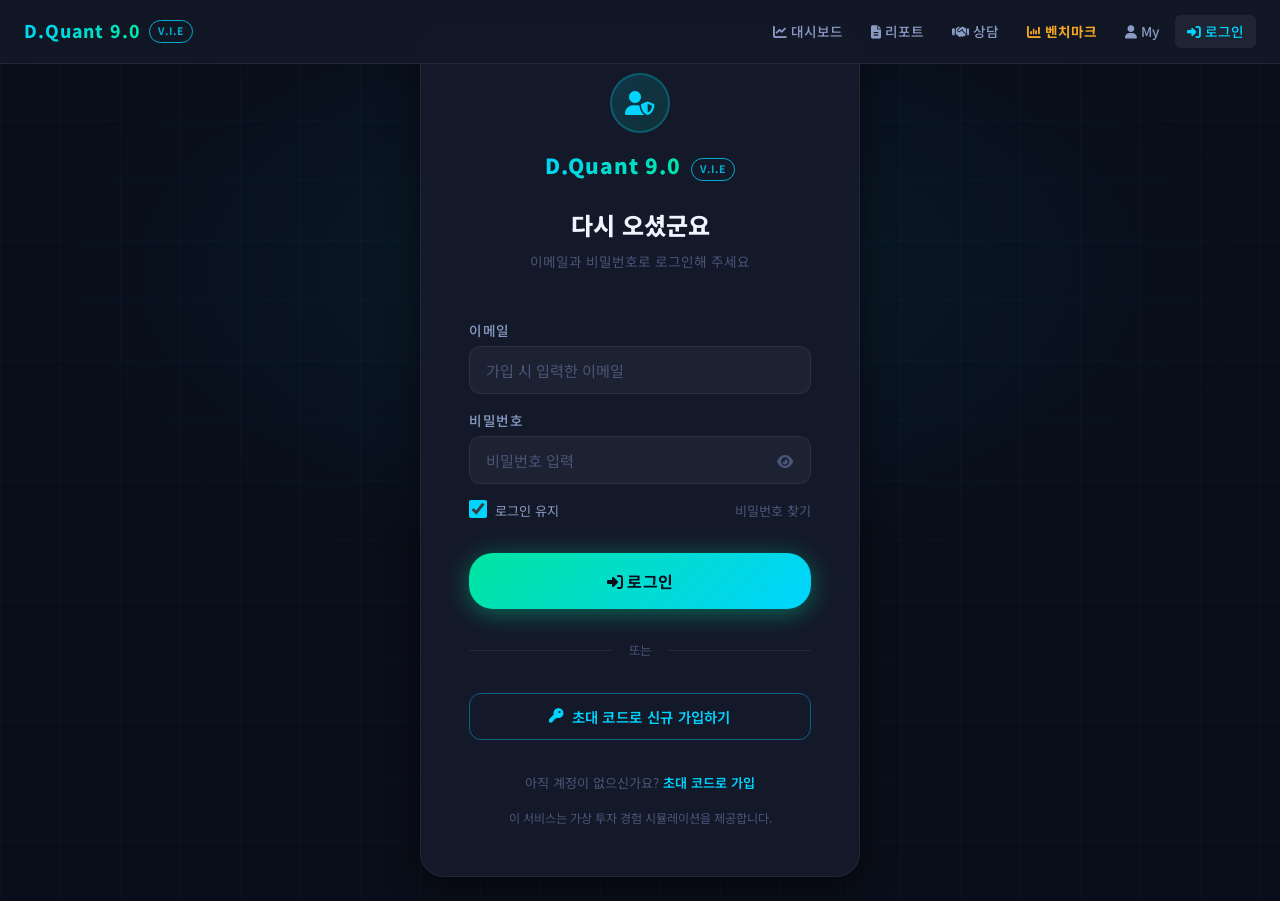
==== login.html @ d5219564 "initial commit" ====
<!DOCTYPE html>
<html lang="ko">
<head>
  <meta charset="UTF-8">
  <meta name="viewport" content="width=device-width, initial-scale=1.0">
  <title>로그인 — D.Quant 9.0 V.I.E</title>
  <meta name="description" content="D.Quant 9.0 V.I.E 로그인. AI 알고리즘 가상 투자 플랫폼에 접속하세요.">
  <meta property="og:type" content="website">
  <meta property="og:site_name" content="D.Quant 9.0 V.I.E">
  <meta property="og:title" content="D.Quant 9.0 V.I.E — 변동성이 수익이 되는 24시간">
  <meta property="og:description" content="초대받은 분만 접근 가능한 AI 알고리즘 가상 투자 경험 플랫폼. 지금 바로 체험해보세요.">
  <meta property="og:image" content="images/og-image.jpg">
  <meta property="og:image:width" content="1200">
  <meta property="og:image:height" content="630">
  <meta name="twitter:card" content="summary_large_image">
  <meta name="twitter:image" content="images/og-image.jpg">
  <link rel="preconnect" href="https://fonts.googleapis.com">
  <link href="https://fonts.googleapis.com/css2?family=Noto+Sans+KR:wght@300;400;500;600;700;800&family=Inter:wght@400;500;600;700&display=swap" rel="stylesheet">
  <link rel="stylesheet" href="https://cdn.jsdelivr.net/npm/@fortawesome/fontawesome-free@6.5.1/css/all.min.css">
  <link rel="stylesheet" href="css/vie.css">
  <style>
    /* ── 전체 배경 ── */
    .bg-grid {
      position: fixed; inset: 0;
      background-image:
        linear-gradient(rgba(0,212,255,0.03) 1px, transparent 1px),
        linear-gradient(90deg, rgba(0,212,255,0.03) 1px, transparent 1px);
      background-size: 60px 60px;
      animation: grid-drift 20s linear infinite;
      pointer-events: none;
    }
    @keyframes grid-drift {
      from { transform: translateY(0); }
      to   { transform: translateY(60px); }
    }
    .bg-glow {
      position: fixed; inset: 0;
      background: radial-gradient(ellipse 70% 50% at 50% 30%, rgba(0,212,255,0.07) 0%, transparent 70%);
      pointer-events: none;
    }

    /* ── 로그인 래퍼 ── */
    .login-wrapper {
      min-height: 100vh;
      display: flex;
      align-items: center;
      justify-content: center;
      padding: var(--space-lg);
      position: relative;
      z-index: 1;
    }

    /* ── 로그인 카드 ── */
    .login-card {
      width: 100%;
      max-width: 440px;
      background: var(--bg-card);
      border: 1px solid var(--border-default);
      border-radius: var(--radius-xl);
      padding: var(--space-2xl);
      box-shadow: var(--shadow-lg);
      animation: fadeIn 0.5s ease;
    }

    /* ── 헤더 ── */
    .login-brand {
      text-align: center;
      margin-bottom: var(--space-2xl);
    }
    .login-logo-text {
      font-size: 1.3rem;
      font-weight: 900;
      letter-spacing: 0.04em;
      background: linear-gradient(135deg, var(--accent-blue), var(--accent-green));
      -webkit-background-clip: text;
      -webkit-text-fill-color: transparent;
      background-clip: text;
    }
    .login-badge {
      font-size: 0.65rem;
      font-weight: 700;
      color: var(--accent-blue);
      border: 1px solid var(--accent-blue);
      border-radius: var(--radius-full);
      padding: 2px 8px;
      letter-spacing: 0.1em;
      display: inline-block;
      margin-left: 6px;
      opacity: 0.8;
      vertical-align: middle;
    }
    .login-title {
      font-size: 1.5rem;
      font-weight: 800;
      color: var(--text-primary);
      margin-top: var(--space-lg);
      margin-bottom: 6px;
    }
    .login-sub {
      font-size: 0.85rem;
      color: var(--text-muted);
    }

    /* ── 아이콘 아바타 ── */
    .login-icon {
      width: 60px; height: 60px;
      border-radius: 50%;
      background: linear-gradient(135deg, rgba(0,212,255,0.15), rgba(0,229,160,0.12));
      border: 2px solid rgba(0,212,255,0.25);
      display: flex; align-items: center; justify-content: center;
      font-size: 1.5rem; color: var(--accent-blue);
      margin: 0 auto var(--space-md);
    }

    /* ── 비밀번호 토글 ── */
    .pw-field {
      position: relative;
    }
    .pw-toggle {
      position: absolute;
      right: 14px; top: 50%; transform: translateY(-50%);
      color: var(--text-muted);
      cursor: pointer;
      font-size: 0.9rem;
      transition: color var(--transition-fast);
      background: none; border: none; padding: 4px;
    }
    .pw-toggle:hover { color: var(--text-secondary); }

    /* ── 에러 배너 ── */
    .login-error {
      background: rgba(244, 63, 94, 0.08);
      border: 1px solid rgba(244, 63, 94, 0.25);
      border-radius: var(--radius-md);
      padding: var(--space-md) var(--space-lg);
      font-size: 0.86rem;
      color: var(--accent-red);
      display: none;
      align-items: center;
      gap: var(--space-sm);
      margin-bottom: var(--space-lg);
      animation: fadeIn 0.3s ease;
    }
    .login-error.show { display: flex; }

    /* ── 성공 배너 ── */
    .login-success {
      background: rgba(0, 229, 160, 0.08);
      border: 1px solid rgba(0, 229, 160, 0.25);
      border-radius: var(--radius-md);
      padding: var(--space-md) var(--space-lg);
      font-size: 0.86rem;
      color: var(--accent-green);
      display: none;
      align-items: center;
      gap: var(--space-sm);
      margin-bottom: var(--space-lg);
    }
    .login-success.show { display: flex; }

    /* ── 구분선 ── */
    .or-divider {
      display: flex;
      align-items: center;
      gap: var(--space-md);
      margin: var(--space-xl) 0;
      color: var(--text-muted);
      font-size: 0.78rem;
    }
    .or-divider::before,
    .or-divider::after {
      content: '';
      flex: 1;
      height: 1px;
      background: var(--border-default);
    }

    /* ── 하단 링크 ── */
    .login-footer {
      text-align: center;
      margin-top: var(--space-xl);
      font-size: 0.82rem;
      color: var(--text-muted);
    }
    .login-footer a {
      color: var(--accent-blue);
      font-weight: 600;
    }
    .login-footer a:hover { color: var(--accent-green); }

    /* ── 저장된 계정 목록 드롭다운 ── */
    .saved-accounts {
      background: var(--bg-secondary);
      border: 1px solid var(--border-default);
      border-radius: var(--radius-md);
      overflow: hidden;
      margin-bottom: var(--space-lg);
      display: none;
    }
    .saved-accounts.show { display: block; }
    .saved-accounts-header {
      font-size: 0.72rem;
      font-weight: 700;
      letter-spacing: 0.08em;
      color: var(--text-muted);
      padding: var(--space-sm) var(--space-md);
      text-transform: uppercase;
      border-bottom: 1px solid var(--border-default);
    }
    .saved-account-item {
      display: flex;
      align-items: center;
      gap: var(--space-md);
      padding: var(--space-md);
      cursor: pointer;
      transition: background var(--transition-fast);
      border-bottom: 1px solid var(--border-default);
    }
    .saved-account-item:last-child { border-bottom: none; }
    .saved-account-item:hover { background: rgba(255,255,255,0.03); }
    .saved-avatar {
      width: 36px; height: 36px;
      border-radius: 50%;
      background: linear-gradient(135deg, var(--accent-blue), var(--accent-purple));
      display: flex; align-items: center; justify-content: center;
      font-size: 0.9rem; font-weight: 700; color: #fff;
      flex-shrink: 0;
    }
    .saved-name  { font-size: 0.9rem; font-weight: 600; color: var(--text-primary); }
    .saved-email { font-size: 0.75rem; color: var(--text-muted); }
    .saved-item-right { margin-left: auto; font-size: 0.75rem; color: var(--text-muted); }

    /* ── Login Responsive ── */
    @media (max-width: 768px) {
      .login-wrapper { padding: var(--space-xl) var(--space-md); }
      .login-card    { padding: var(--space-xl) var(--space-md); border-radius: var(--radius-lg); }
      .login-logo    { font-size: 1.2rem; }
    }
    @media (max-width: 480px) {
      .login-card    { padding: var(--space-lg) var(--space-md); }
      .social-btns   { flex-direction: column; gap: 8px; }
      .social-btn    { width: 100%; justify-content: center; }
    }
  </style>
</head>
<body>
  <div class="bg-grid"></div>
  <div class="bg-glow"></div>

  <!-- Top Nav -->
  <nav class="vie-nav">
    <div class="vie-nav-inner">
      <div class="vie-nav-brand">
        <a href="index.html" style="display:flex;align-items:center;gap:8px;text-decoration:none">
          <span class="vie-nav-logo">D.Quant 9.0</span>
          <span class="vie-nav-badge">V.I.E</span>
        </a>
      </div>
      <div class="vie-nav-links">
        <a href="dashboard.html" class="vie-nav-link"><i class="fa-solid fa-chart-line"></i> 대시보드</a>
        <a href="reports.html"   class="vie-nav-link"><i class="fa-solid fa-file-lines"></i> 리포트</a>
        <a href="consult.html"   class="vie-nav-link"><i class="fa-solid fa-handshake"></i> 상담</a>
        <a href="benchmark.html" class="vie-nav-link benchmark"><i class="fa-solid fa-chart-column"></i> 벤치마크</a>
        <a href="mypage.html"    class="vie-nav-link"><i class="fa-solid fa-user"></i> My</a>
        <a href="login.html"     class="vie-nav-link active" id="nav-login-btn"><i class="fa-solid fa-right-to-bracket"></i> 로그인</a>
      </div>
      <div class="vie-nav-hamburger" onclick="vieNavToggle(this)" aria-label="메뉴">
        <span></span><span></span><span></span>
      </div>
    </div>
  </nav>
  <nav class="vie-nav-mobile" id="vie-nav-mobile">
    <a href="dashboard.html" class="vie-nav-link"><i class="fa-solid fa-chart-line"></i> 대시보드</a>
    <a href="reports.html"   class="vie-nav-link"><i class="fa-solid fa-file-lines"></i> 리포트</a>
    <a href="consult.html"   class="vie-nav-link"><i class="fa-solid fa-handshake"></i> 상담</a>
    <a href="benchmark.html" class="vie-nav-link benchmark"><i class="fa-solid fa-chart-column"></i> 벤치마크</a>
    <a href="mypage.html"    class="vie-nav-link"><i class="fa-solid fa-user"></i> My</a>
    <a href="login.html"     class="vie-nav-link active" id="nav-login-btn-m"><i class="fa-solid fa-right-to-bracket"></i> 로그인</a>
  </nav>

  <div class="login-wrapper">
    <div class="login-card">

      <!-- 브랜드 헤더 -->
      <div class="login-brand">
        <div class="login-icon">
          <i class="fa-solid fa-user-shield"></i>
        </div>
        <div>
          <span class="login-logo-text">D.Quant 9.0</span>
          <span class="login-badge">V.I.E</span>
        </div>
        <div class="login-title">다시 오셨군요</div>
        <div class="login-sub">이메일과 비밀번호로 로그인해 주세요</div>
      </div>

      <!-- 저장된 계정 목록 -->
      <div class="saved-accounts" id="saved-accounts">
        <div class="saved-accounts-header">
          <i class="fa-solid fa-clock-rotate-left"></i> 이 기기에서 가입한 계정
        </div>
        <div id="saved-accounts-list"></div>
      </div>

      <!-- 에러 / 성공 배너 -->
      <div class="login-error" id="login-error">
        <i class="fa-solid fa-circle-xmark" style="flex-shrink:0"></i>
        <span id="login-error-msg">이메일 또는 비밀번호가 일치하지 않습니다.</span>
      </div>
      <div class="login-success" id="login-success">
        <i class="fa-solid fa-circle-check" style="flex-shrink:0"></i>
        <span id="login-success-msg">로그인되었습니다. 대시보드로 이동합니다...</span>
      </div>

      <!-- 로그인 폼 -->
      <form id="login-form" autocomplete="on" onsubmit="event.preventDefault(); doLogin();">
        <div class="form-group">
          <label class="form-label">이메일</label>
          <input
            type="email"
            class="form-input"
            id="login-email"
            placeholder="가입 시 입력한 이메일"
            autocomplete="email"
            required
          >
          <span class="form-error hidden" id="e-email">
            <i class="fa-solid fa-circle-xmark"></i> 이메일을 입력해 주세요.
          </span>
        </div>

        <div class="form-group">
          <label class="form-label">비밀번호</label>
          <div class="pw-field">
            <input
              type="password"
              class="form-input"
              id="login-pw"
              placeholder="비밀번호 입력"
              autocomplete="current-password"
              required
              style="padding-right:44px"
            >
            <button type="button" class="pw-toggle" id="pw-toggle" onclick="togglePw()">
              <i class="fa-solid fa-eye" id="pw-eye"></i>
            </button>
          </div>
          <span class="form-error hidden" id="e-pw">
            <i class="fa-solid fa-circle-xmark"></i> 비밀번호를 입력해 주세요.
          </span>
        </div>

        <!-- 로그인 유지 -->
        <div style="display:flex;align-items:center;justify-content:space-between;margin-bottom:var(--space-xl)">
          <label class="checkbox-group" style="margin-bottom:0">
            <input type="checkbox" id="remember-me" checked>
            <span style="font-size:0.82rem;color:var(--text-secondary)">로그인 유지</span>
          </label>
          <a href="#" onclick="showForgot()" style="font-size:0.82rem;color:var(--text-muted)">
            비밀번호 찾기
          </a>
        </div>

        <button type="submit" class="btn btn-cta btn-full btn-lg" id="login-btn">
          <span id="login-btn-text"><i class="fa-solid fa-right-to-bracket"></i> 로그인</span>
          <span id="login-spinner" class="hidden"><i class="fa-solid fa-spinner fa-spin"></i> 로그인 중...</span>
        </button>
      </form>

      <!-- 구분선 -->
      <div class="or-divider">또는</div>

      <!-- 초대 코드로 신규 가입 -->
      <button class="btn btn-outline btn-full" onclick="window.location.href='index.html'">
        <i class="fa-solid fa-key"></i>
        초대 코드로 신규 가입하기
      </button>

      <!-- 하단 안내 -->
      <div class="login-footer">
        <div style="margin-bottom:6px">
          아직 계정이 없으신가요?
          <a href="index.html">초대 코드로 가입</a>
        </div>
        <div style="font-size:0.76rem;color:var(--text-muted);margin-top:var(--space-md)">
          이 서비스는 가상 투자 경험 시뮬레이션을 제공합니다.
        </div>
      </div>

    </div>
  </div>

  <!-- 비밀번호 찾기 모달 -->
  <div class="modal-overlay" id="forgot-modal" onclick="if(event.target===this)closeForgot()">
    <div class="modal-box" style="max-width:400px">
      <div class="modal-header">
        <div>
          <h3 style="font-size:1.05rem">비밀번호 찾기</h3>
          <p style="font-size:0.8rem;margin-top:4px">가입 시 사용한 이메일을 입력해 주세요</p>
        </div>
        <button class="modal-close" onclick="closeForgot()"><i class="fa-solid fa-xmark"></i></button>
      </div>
      <div class="form-group" style="margin-top:var(--space-md)">
        <label class="form-label">이메일</label>
        <input type="email" class="form-input" id="forgot-email" placeholder="가입 시 이메일">
      </div>
      <div id="forgot-result" style="display:none;font-size:0.85rem;margin-bottom:var(--space-md)"></div>
      <div style="display:flex;gap:var(--space-sm);margin-top:var(--space-lg)">
        <button class="btn btn-ghost btn-full" onclick="closeForgot()">취소</button>
        <button class="btn btn-primary btn-full" onclick="doForgot()">
          <i class="fa-solid fa-magnifying-glass"></i> 계정 찾기
        </button>
      </div>
      <p class="form-hint mt-md text-center">
        실제 서비스에서는 이메일로 재설정 링크가 발송됩니다.
      </p>
    </div>
  </div>

  <div class="toast-container"></div>

  <script src="js/vie-app.js"></script>
  <script>
    /* ── 이미 로그인 상태면 대시보드로 ── */
    VieAuth.redirectIfLoggedIn();

    /* ── 저장된 계정 로드 ── */
    function loadSavedAccounts() {
      const list = VieStorage.get('demoUsers') || [];
      // currentUser가 있으면 맨 위에
      const cur = VieStorage.get('currentUser');
      if (cur && !list.find(u => u.email === cur.email)) list.unshift(cur);

      if (!list.length) return;

      const container = document.getElementById('saved-accounts');
      const listEl    = document.getElementById('saved-accounts-list');
      container.classList.add('show');

      listEl.innerHTML = list.map(u => `
        <div class="saved-account-item" onclick="fillAccount('${u.email}')">
          <div class="saved-avatar">${(u.name || '?').charAt(0)}</div>
          <div>
            <div class="saved-name">${u.name || '사용자'}</div>
            <div class="saved-email">${u.email || ''}</div>
          </div>
          <div class="saved-item-right">
            <i class="fa-solid fa-chevron-right" style="font-size:0.75rem"></i>
          </div>
        </div>
      `).join('');
    }

    function fillAccount(email) {
      document.getElementById('login-email').value = email;
      document.getElementById('login-pw').focus();
      hideError();
    }

    loadSavedAccounts();

    /* ── 비밀번호 표시/숨김 ── */
    function togglePw() {
      const inp = document.getElementById('login-pw');
      const ico = document.getElementById('pw-eye');
      if (inp.type === 'password') {
        inp.type = 'text';
        ico.className = 'fa-solid fa-eye-slash';
      } else {
        inp.type = 'password';
        ico.className = 'fa-solid fa-eye';
      }
    }

    /* ── 에러/성공 UI ── */
    function showError(msg) {
      document.getElementById('login-error-msg').textContent = msg;
      document.getElementById('login-error').classList.add('show');
      document.getElementById('login-success').classList.remove('show');
    }
    function hideError() {
      document.getElementById('login-error').classList.remove('show');
    }
    function showSuccess(msg) {
      document.getElementById('login-success-msg').textContent = msg;
      document.getElementById('login-success').classList.add('show');
      document.getElementById('login-error').classList.remove('show');
    }

    /* ── 폼 입력 시 에러 숨김 ── */
    ['login-email','login-pw'].forEach(id => {
      document.getElementById(id).addEventListener('input', hideError);
    });

    /* ── 로그인 실행 ── */
    async function doLogin() {
      const email = document.getElementById('login-email').value.trim();
      const pw    = document.getElementById('login-pw').value;
      let ok = true;

      document.getElementById('e-email').classList.toggle('hidden', !!email); if (!email) ok = false;
      document.getElementById('e-pw').classList.toggle('hidden', !!pw);       if (!pw)    ok = false;
      if (!ok) return;

      /* 버튼 로딩 상태 */
      const btn     = document.getElementById('login-btn');
      const btnText = document.getElementById('login-btn-text');
      const spinner = document.getElementById('login-spinner');
      btn.disabled = true;
      btnText.classList.add('hidden');
      spinner.classList.remove('hidden');
      hideError();

      try {
        const result = await VieAuth.login(email, pw);

        if (result.success) {
          showSuccess(`${result.user.name || '사용자'}님, 환영합니다! 대시보드로 이동합니다...`);
          VieToast.success('로그인 성공!');
          setTimeout(() => { window.location.href = 'dashboard.html'; }, 900);
        } else if (result.reason === 'wrong_password') {
          showError('비밀번호가 올바르지 않습니다. 다시 확인해 주세요.');
          document.getElementById('login-pw').classList.add('error');
          setTimeout(() => document.getElementById('login-pw').classList.remove('error'), 1500);
        } else {
          showError('등록된 계정을 찾을 수 없습니다. 이메일을 확인하거나 신규 가입해 주세요.');
          document.getElementById('login-email').classList.add('error');
          setTimeout(() => document.getElementById('login-email').classList.remove('error'), 1500);
        }
      } catch(e) {
        showError('오류가 발생했습니다. 잠시 후 다시 시도해 주세요.');
        console.error(e);
      } finally {
        btn.disabled = false;
        btnText.classList.remove('hidden');
        spinner.classList.add('hidden');
      }
    }

    /* ── 비밀번호 찾기 모달 ── */
    function showForgot() {
      document.getElementById('forgot-modal').classList.add('open');
    }
    function closeForgot() {
      document.getElementById('forgot-modal').classList.remove('open');
      document.getElementById('forgot-result').style.display = 'none';
    }

    async function doForgot() {
      const email = document.getElementById('forgot-email').value.trim();
      if (!email) return;

      const list = VieStorage.get('demoUsers') || [];
      const cur  = VieStorage.get('currentUser');
      const all  = cur ? [cur, ...list] : list;
      const found = all.find(u => u.email?.toLowerCase() === email.toLowerCase());

      const resultEl = document.getElementById('forgot-result');
      resultEl.style.display = 'block';

      if (found) {
        resultEl.style.background   = 'rgba(0,229,160,0.08)';
        resultEl.style.border       = '1px solid rgba(0,229,160,0.25)';
        resultEl.style.borderRadius = '8px';
        resultEl.style.padding      = '10px 14px';
        resultEl.style.color        = 'var(--accent-green)';
        resultEl.innerHTML = `
          <i class="fa-solid fa-circle-check"></i>
          <strong>${found.name}</strong>님의 계정이 확인되었습니다.<br>
          <span style="font-size:0.8rem;color:var(--text-secondary)">
            이 기기에서 가입하셨으므로 이메일로 바로 로그인 가능합니다.
          </span>
        `;
        setTimeout(() => {
          closeForgot();
          fillAccount(email);
          VieToast.info('이메일이 자동 입력되었습니다. 비밀번호를 입력해 주세요.');
        }, 1800);
      } else {
        resultEl.style.background   = 'rgba(244,63,94,0.08)';
        resultEl.style.border       = '1px solid rgba(244,63,94,0.25)';
        resultEl.style.borderRadius = '8px';
        resultEl.style.padding      = '10px 14px';
        resultEl.style.color        = 'var(--accent-red)';
        resultEl.innerHTML = `
          <i class="fa-solid fa-circle-xmark"></i>
          해당 이메일로 가입된 계정을 찾을 수 없습니다.<br>
          <a href="index.html" style="color:var(--accent-blue);font-weight:600">초대 코드로 신규 가입하기</a>
        `;
      }
    }
  </script>
</body>
</html>
---- css/vie.css ----
/* ============================================================
   D.Quant 9.0 V.I.E — Global Stylesheet
   Version: 1.0.0
   ============================================================ */

/* ── CSS Variables ── */
:root {
  /* Brand Colors */
  --bg-primary:     #0a0e1a;
  --bg-secondary:   #0f1527;
  --bg-card:        #131929;
  --bg-card-hover:  #1a2235;
  --bg-glass:       rgba(19, 25, 41, 0.85);

  /* Accent Colors */
  --accent-blue:    #00d4ff;
  --accent-green:   #00e5a0;
  --accent-purple:  #8b5cf6;
  --accent-gold:    #f59e0b;
  --accent-red:     #f43f5e;

  /* Text Colors */
  --text-primary:   #f0f4ff;
  --text-secondary: #8a9cc4;
  --text-muted:     #4a5578;
  --text-on-dark:   #ffffff;

  /* Border */
  --border-default: rgba(255,255,255,0.07);
  --border-active:  rgba(0, 212, 255, 0.4);

  /* Portfolio Colors */
  --color-core:       #4a90e2;
  --color-growth:     #36b37e;
  --color-premium:    #7c6fa6;
  --color-strategy-a: #c99456;
  --color-strategy-b: #e05c5c;

  /* Algorithm Colors */
  --color-grouping:  #00d4ff;
  --color-grid:      #00e5a0;
  --color-hybrid:    #8b5cf6;

  /* Typography */
  --font-main:  'Noto Sans KR', 'Inter', -apple-system, BlinkMacSystemFont, sans-serif;
  --font-mono:  'JetBrains Mono', 'Fira Code', monospace;

  /* Spacing */
  --space-xs:   4px;
  --space-sm:   8px;
  --space-md:   16px;
  --space-lg:   24px;
  --space-xl:   32px;
  --space-2xl:  48px;
  --space-3xl:  64px;

  /* Radius */
  --radius-sm:  6px;
  --radius-md:  12px;
  --radius-lg:  16px;
  --radius-xl:  24px;
  --radius-full: 9999px;

  /* Shadow */
  --shadow-sm:   0 1px 3px rgba(0,0,0,0.3);
  --shadow-md:   0 4px 16px rgba(0,0,0,0.4);
  --shadow-lg:   0 8px 32px rgba(0,0,0,0.5);
  --shadow-glow-blue:   0 0 20px rgba(0, 212, 255, 0.3);
  --shadow-glow-green:  0 0 20px rgba(0, 229, 160, 0.3);
  --shadow-glow-purple: 0 0 20px rgba(139, 92, 246, 0.3);

  /* Transitions */
  --transition-fast: 150ms ease;
  --transition-base: 250ms ease;
  --transition-slow: 400ms ease;

  /* Z-index */
  --z-base:    1;
  --z-nav:     100;
  --z-modal:   200;
  --z-toast:   300;
}

/* ── Reset & Base ── */
*, *::before, *::after {
  box-sizing: border-box;
  margin: 0;
  padding: 0;
}

html {
  scroll-behavior: smooth;
  -webkit-text-size-adjust: 100%;
}

body {
  font-family: var(--font-main);
  background: var(--bg-primary);
  color: var(--text-primary);
  line-height: 1.6;
  min-height: 100vh;
  overflow-x: hidden;
}

a {
  color: var(--accent-blue);
  text-decoration: none;
  transition: color var(--transition-fast);
}
a:hover { color: var(--accent-green); }

img, video { max-width: 100%; display: block; }

button {
  font-family: var(--font-main);
  cursor: pointer;
  border: none;
  outline: none;
  background: none;
}

input, textarea, select {
  font-family: var(--font-main);
  font-size: inherit;
}

ul, ol { list-style: none; }

/* ── Typography ── */
h1 { font-size: clamp(2rem, 5vw, 3.5rem); font-weight: 700; line-height: 1.15; }
h2 { font-size: clamp(1.5rem, 3.5vw, 2.5rem); font-weight: 700; line-height: 1.2; }
h3 { font-size: clamp(1.1rem, 2.5vw, 1.6rem); font-weight: 600; line-height: 1.3; }
h4 { font-size: 1.1rem; font-weight: 600; }
p  { font-size: 0.95rem; color: var(--text-secondary); line-height: 1.7; }

.text-xs    { font-size: 0.75rem; }
.text-sm    { font-size: 0.85rem; }
.text-base  { font-size: 1rem; }
.text-lg    { font-size: 1.125rem; }
.text-xl    { font-size: 1.25rem; }
.text-2xl   { font-size: 1.5rem; }
.text-3xl   { font-size: 2rem; }
.text-4xl   { font-size: 2.5rem; }

.font-medium  { font-weight: 500; }
.font-semibold{ font-weight: 600; }
.font-bold    { font-weight: 700; }

.text-primary   { color: var(--text-primary); }
.text-secondary { color: var(--text-secondary); }
.text-muted     { color: var(--text-muted); }
.text-blue      { color: var(--accent-blue); }
.text-green     { color: var(--accent-green); }
.text-purple    { color: var(--accent-purple); }
.text-gold      { color: var(--accent-gold); }
.text-red       { color: var(--accent-red); }

/* ── Layout ── */
.container {
  width: 100%;
  max-width: 1200px;
  margin: 0 auto;
  padding: 0 var(--space-lg);
}
.container-sm { max-width: 720px; margin: 0 auto; padding: 0 var(--space-lg); }
.container-lg { max-width: 1400px; margin: 0 auto; padding: 0 var(--space-lg); }

.flex { display: flex; }
.flex-col { display: flex; flex-direction: column; }
.flex-center { display: flex; align-items: center; justify-content: center; }
.flex-between { display: flex; align-items: center; justify-content: space-between; }
.flex-wrap { flex-wrap: wrap; }
.items-center { align-items: center; }
.items-start { align-items: flex-start; }
.justify-center { justify-content: center; }
.justify-between { justify-content: space-between; }
.gap-xs  { gap: var(--space-xs); }
.gap-sm  { gap: var(--space-sm); }
.gap-md  { gap: var(--space-md); }
.gap-lg  { gap: var(--space-lg); }
.gap-xl  { gap: var(--space-xl); }

.grid-2 { display: grid; grid-template-columns: repeat(2, 1fr); gap: var(--space-lg); }
.grid-3 { display: grid; grid-template-columns: repeat(3, 1fr); gap: var(--space-lg); }
.grid-4 { display: grid; grid-template-columns: repeat(4, 1fr); gap: var(--space-lg); }

/* ── Glass Card ── */
.glass-card {
  background: var(--bg-glass);
  border: 1px solid var(--border-default);
  border-radius: var(--radius-lg);
  backdrop-filter: blur(12px);
  -webkit-backdrop-filter: blur(12px);
  padding: var(--space-lg);
  transition: border-color var(--transition-base), box-shadow var(--transition-base);
}
.glass-card:hover {
  border-color: rgba(0, 212, 255, 0.2);
  box-shadow: var(--shadow-md);
}

/* ── Buttons ── */
.btn {
  display: inline-flex;
  align-items: center;
  justify-content: center;
  gap: var(--space-sm);
  padding: 12px 24px;
  border-radius: var(--radius-md);
  font-size: 0.9rem;
  font-weight: 600;
  letter-spacing: 0.02em;
  transition: all var(--transition-base);
  white-space: nowrap;
  position: relative;
  overflow: hidden;
}
.btn::after {
  content: '';
  position: absolute;
  inset: 0;
  background: rgba(255,255,255,0);
  transition: background var(--transition-fast);
}
.btn:hover::after { background: rgba(255,255,255,0.07); }

.btn-primary {
  background: linear-gradient(135deg, var(--accent-blue), #0098d4);
  color: #fff;
  box-shadow: 0 4px 15px rgba(0, 212, 255, 0.3);
}
.btn-primary:hover {
  transform: translateY(-1px);
  box-shadow: 0 6px 20px rgba(0, 212, 255, 0.45);
}

.btn-success {
  background: linear-gradient(135deg, var(--accent-green), #00c48a);
  color: #0a0e1a;
  box-shadow: 0 4px 15px rgba(0, 229, 160, 0.3);
}
.btn-success:hover {
  transform: translateY(-1px);
  box-shadow: 0 6px 20px rgba(0, 229, 160, 0.45);
}

.btn-purple {
  background: linear-gradient(135deg, var(--accent-purple), #7c3aed);
  color: #fff;
  box-shadow: 0 4px 15px rgba(139, 92, 246, 0.3);
}
.btn-purple:hover {
  transform: translateY(-1px);
  box-shadow: 0 6px 20px rgba(139, 92, 246, 0.45);
}

.btn-gold {
  background: linear-gradient(135deg, var(--accent-gold), #d97706);
  color: #0a0e1a;
  box-shadow: 0 4px 15px rgba(245, 158, 11, 0.3);
}
.btn-gold:hover {
  transform: translateY(-1px);
  box-shadow: 0 6px 20px rgba(245, 158, 11, 0.45);
}

.btn-outline {
  background: transparent;
  border: 1px solid var(--border-active);
  color: var(--accent-blue);
}
.btn-outline:hover {
  background: rgba(0, 212, 255, 0.08);
  transform: translateY(-1px);
}

.btn-ghost {
  background: var(--bg-card);
  border: 1px solid var(--border-default);
  color: var(--text-secondary);
}
.btn-ghost:hover {
  background: var(--bg-card-hover);
  border-color: var(--border-active);
  color: var(--text-primary);
}

.btn-sm  { padding: 8px 16px; font-size: 0.8rem; border-radius: var(--radius-sm); }
.btn-lg  { padding: 16px 32px; font-size: 1rem; border-radius: var(--radius-lg); }
.btn-xl  { padding: 18px 40px; font-size: 1.05rem; border-radius: var(--radius-lg); }
.btn-full { width: 100%; }

.btn-cta {
  background: linear-gradient(135deg, #00e5a0, #00d4ff);
  color: #0a0e1a;
  font-size: 1rem;
  font-weight: 700;
  padding: 16px 32px;
  border-radius: var(--radius-xl);
  box-shadow: 0 4px 24px rgba(0, 229, 160, 0.4);
  letter-spacing: 0.01em;
}
.btn-cta:hover {
  transform: translateY(-2px);
  box-shadow: 0 8px 32px rgba(0, 229, 160, 0.55);
}

.btn:disabled {
  opacity: 0.4;
  cursor: not-allowed;
  transform: none !important;
}

/* ── Forms ── */
.form-group {
  display: flex;
  flex-direction: column;
  gap: var(--space-xs);
  margin-bottom: var(--space-md);
}

.form-label {
  font-size: 0.85rem;
  font-weight: 500;
  color: var(--text-secondary);
  letter-spacing: 0.04em;
  text-transform: uppercase;
}

.form-input,
.form-select,
.form-textarea {
  width: 100%;
  padding: 12px 16px;
  background: rgba(255,255,255,0.04);
  border: 1px solid var(--border-default);
  border-radius: var(--radius-md);
  color: var(--text-primary);
  font-size: 0.95rem;
  transition: border-color var(--transition-fast), box-shadow var(--transition-fast);
  outline: none;
}
.form-input::placeholder { color: var(--text-muted); }
.form-input:focus,
.form-select:focus,
.form-textarea:focus {
  border-color: var(--accent-blue);
  box-shadow: 0 0 0 3px rgba(0, 212, 255, 0.12);
  background: rgba(0, 212, 255, 0.04);
}
.form-input.error { border-color: var(--accent-red); }
.form-input.success { border-color: var(--accent-green); }

.form-select {
  appearance: none;
  background-image: url("data:image/svg+xml,%3Csvg xmlns='http://www.w3.org/2000/svg' width='12' height='8' fill='none'%3E%3Cpath stroke='%238a9cc4' stroke-width='1.5' d='M1 1l5 5 5-5'/%3E%3C/svg%3E");
  background-repeat: no-repeat;
  background-position: right 14px center;
  padding-right: 40px;
}

.form-textarea {
  min-height: 120px;
  resize: vertical;
}

.form-error {
  font-size: 0.8rem;
  color: var(--accent-red);
  display: flex;
  align-items: center;
  gap: 4px;
}

.form-hint {
  font-size: 0.8rem;
  color: var(--text-muted);
}

.checkbox-group {
  display: flex;
  align-items: flex-start;
  gap: var(--space-sm);
  cursor: pointer;
}
.checkbox-group input[type="checkbox"] {
  width: 18px;
  height: 18px;
  accent-color: var(--accent-blue);
  flex-shrink: 0;
  cursor: pointer;
}

/* ── Navigation Bar ── */
.vie-nav {
  position: fixed;
  top: 0; left: 0; right: 0;
  z-index: var(--z-nav);
  background: var(--bg-glass);
  border-bottom: 1px solid var(--border-default);
  backdrop-filter: blur(16px);
  -webkit-backdrop-filter: blur(16px);
  height: 64px;
}
.vie-nav-inner {
  display: flex;
  align-items: center;
  justify-content: space-between;
  height: 100%;
  padding: 0 var(--space-lg);
  max-width: 1400px;
  margin: 0 auto;
}
.vie-nav-brand {
  display: flex;
  align-items: center;
  gap: var(--space-sm);
}
.vie-nav-logo {
  font-size: 1.1rem;
  font-weight: 800;
  letter-spacing: 0.05em;
  background: linear-gradient(135deg, var(--accent-blue), var(--accent-green));
  -webkit-background-clip: text;
  -webkit-text-fill-color: transparent;
  background-clip: text;
}
.vie-nav-badge {
  font-size: 0.65rem;
  font-weight: 700;
  color: var(--accent-blue);
  border: 1px solid var(--accent-blue);
  border-radius: var(--radius-full);
  padding: 2px 8px;
  letter-spacing: 0.1em;
  opacity: 0.8;
}
.vie-nav-links {
  display: flex;
  align-items: center;
  gap: var(--space-xs);
}
.vie-nav-link {
  font-size: 0.85rem;
  font-weight: 500;
  color: var(--text-secondary);
  padding: 6px 12px;
  border-radius: var(--radius-sm);
  transition: color var(--transition-fast), background var(--transition-fast);
}
.vie-nav-link:hover,
.vie-nav-link.active {
  color: var(--text-primary);
  background: rgba(255,255,255,0.06);
}
.vie-nav-link.active {
  color: var(--accent-blue);
}
/* 벤치마크 강조 링크 */
.vie-nav-link.benchmark {
  color: #f5a623;
  font-weight: 700;
}
.vie-nav-link.benchmark:hover,
.vie-nav-link.benchmark.active {
  color: #f5a623;
  background: rgba(245,166,35,0.1);
}
/* 모바일 햄버거 */
.vie-nav-hamburger {
  display: none;
  flex-direction: column;
  gap: 5px;
  cursor: pointer;
  padding: 6px;
  border-radius: 8px;
  transition: background .2s;
}
.vie-nav-hamburger:hover { background: rgba(255,255,255,.06); }
.vie-nav-hamburger span {
  display: block; width: 22px; height: 2px;
  background: var(--text-secondary); border-radius: 2px;
  transition: all .3s;
}
/* 모바일 드롭다운 메뉴 */
.vie-nav-mobile {
  display: none;
  position: fixed;
  top: 64px; left: 0; right: 0;
  z-index: calc(var(--z-nav) - 1);
  background: rgba(5,8,20,0.97);
  backdrop-filter: blur(20px);
  border-bottom: 1px solid var(--border-default);
  padding: var(--space-md) var(--space-lg);
  flex-direction: column;
  gap: 4px;
}
.vie-nav-mobile.open { display: flex; }
.vie-nav-mobile .vie-nav-link {
  width: 100%;
  padding: 10px 14px;
  font-size: .9rem;
}
@media (max-width: 860px) {
  .vie-nav-links { display: none; }
  .vie-nav-hamburger { display: flex; }
}

/* ── Nav User Avatar & Dropdown ── */
.vie-nav-user {
  position: relative;
}

/* 아바타 버튼 */
.vie-nav-avatar-btn {
  display: flex;
  align-items: center;
  gap: 7px;
  background: rgba(0, 212, 255, 0.08);
  border: 1px solid rgba(0, 212, 255, 0.2);
  border-radius: var(--radius-full);
  padding: 5px 12px 5px 5px;
  cursor: pointer;
  color: var(--text-primary);
  font-family: var(--font-main);
  font-size: 0.83rem;
  font-weight: 600;
  transition: background 0.2s, border-color 0.2s, box-shadow 0.2s;
}
.vie-nav-avatar-btn:hover,
.vie-nav-avatar-btn.open {
  background: rgba(0, 212, 255, 0.14);
  border-color: rgba(0, 212, 255, 0.4);
  box-shadow: 0 0 12px rgba(0, 212, 255, 0.15);
}

/* 원형 이니셜 아바타 */
.vie-nav-avatar {
  width: 28px; height: 28px;
  border-radius: 50%;
  background: linear-gradient(135deg, var(--accent-blue), var(--accent-purple));
  display: flex; align-items: center; justify-content: center;
  font-size: 0.75rem; font-weight: 800;
  color: #fff;
  flex-shrink: 0;
}

/* 이름 텍스트 (모바일에서 숨김) */
.vie-nav-user-name {
  max-width: 90px;
  overflow: hidden;
  text-overflow: ellipsis;
  white-space: nowrap;
}
@media (max-width: 1060px) {
  .vie-nav-user-name { display: none; }
}

/* 화살표 아이콘 */
.vie-nav-chevron {
  font-size: 0.65rem;
  color: var(--text-muted);
  transition: transform 0.25s ease;
}

/* 드롭다운 패널 */
.vie-nav-user-drop {
  display: none;
  position: absolute;
  top: calc(100% + 10px);
  right: 0;
  min-width: 210px;
  background: rgba(10, 14, 26, 0.97);
  backdrop-filter: blur(20px);
  border: 1px solid var(--border-default);
  border-radius: var(--radius-lg);
  box-shadow: 0 16px 48px rgba(0,0,0,0.6), 0 0 0 1px rgba(0,212,255,0.08);
  overflow: hidden;
  z-index: 300;
  animation: dropFadeIn 0.2s ease;
}
@keyframes dropFadeIn {
  from { opacity: 0; transform: translateY(-8px); }
  to   { opacity: 1; transform: translateY(0); }
}
.vie-nav-user-drop.open { display: block; }

/* 드롭다운 — 유저 헤더 */
.vie-nav-user-drop-header {
  display: flex;
  align-items: center;
  gap: 10px;
  padding: 14px 16px;
}
.vie-nav-user-drop-avatar {
  width: 36px; height: 36px;
  border-radius: 50%;
  background: linear-gradient(135deg, var(--accent-blue), var(--accent-purple));
  display: flex; align-items: center; justify-content: center;
  font-size: 0.85rem; font-weight: 800;
  color: #fff;
  flex-shrink: 0;
}
.vie-nav-user-drop-name {
  font-size: 0.88rem;
  font-weight: 700;
  color: var(--text-primary);
  white-space: nowrap;
  overflow: hidden;
  text-overflow: ellipsis;
  max-width: 130px;
}
.vie-nav-user-drop-email {
  font-size: 0.74rem;
  color: var(--text-muted);
  white-space: nowrap;
  overflow: hidden;
  text-overflow: ellipsis;
  max-width: 130px;
  margin-top: 1px;
}

/* 드롭다운 — 구분선 */
.vie-nav-user-drop-divider {
  height: 1px;
  background: var(--border-default);
  margin: 2px 0;
}

/* 드롭다운 — 메뉴 아이템 */
.vie-nav-user-drop-item {
  display: flex;
  align-items: center;
  gap: 9px;
  width: 100%;
  padding: 10px 16px;
  font-size: 0.85rem;
  font-weight: 500;
  color: var(--text-secondary);
  background: none;
  border: none;
  cursor: pointer;
  font-family: var(--font-main);
  text-align: left;
  text-decoration: none;
  transition: background 0.15s, color 0.15s;
}
.vie-nav-user-drop-item:hover {
  background: rgba(255,255,255,0.05);
  color: var(--text-primary);
}
.vie-nav-user-drop-item i {
  width: 16px;
  text-align: center;
  font-size: 0.82rem;
  color: var(--text-muted);
  flex-shrink: 0;
  transition: color 0.15s;
}
.vie-nav-user-drop-item:hover i { color: var(--accent-blue); }

/* 로그아웃 버튼 — 붉은 계열 강조 */
.vie-nav-logout-btn {
  color: var(--accent-red) !important;
}
.vie-nav-logout-btn:hover {
  background: rgba(244, 63, 94, 0.08) !important;
  color: #ff6b7a !important;
}
.vie-nav-logout-btn i { color: var(--accent-red) !important; }
.vie-nav-logout-btn:hover i { color: #ff6b7a !important; }

/* 모바일 nav 내 유저 드롭다운 */
.vie-nav-user--mobile {
  width: 100%;
}
.vie-nav-user--mobile .vie-nav-avatar-btn {
  width: 100%;
  border-radius: var(--radius-md);
  padding: 10px 14px;
  justify-content: flex-start;
  background: rgba(255,255,255,0.04);
  border-color: var(--border-default);
}
.vie-nav-user--mobile .vie-nav-user-name { display: block; }
.vie-nav-user--mobile .vie-nav-user-drop {
  position: static;
  box-shadow: none;
  border-radius: var(--radius-md);
  margin-top: 4px;
  animation: none;
}

/* ── Bottom Nav (Mobile) ── */
.bottom-nav {
  display: none;
  position: fixed;
  bottom: 0; left: 0; right: 0;
  z-index: var(--z-nav);
  background: var(--bg-glass);
  border-top: 1px solid var(--border-default);
  backdrop-filter: blur(16px);
  -webkit-backdrop-filter: blur(16px);
  padding: var(--space-sm) var(--space-md);
  padding-bottom: calc(var(--space-sm) + env(safe-area-inset-bottom));
}
.bottom-nav-items {
  display: flex;
  justify-content: space-around;
}
.bottom-nav-item {
  display: flex;
  flex-direction: column;
  align-items: center;
  gap: 3px;
  padding: 6px 12px;
  border-radius: var(--radius-md);
  cursor: pointer;
  transition: color var(--transition-fast);
  color: var(--text-muted);
  font-size: 0.7rem;
  font-weight: 500;
  text-align: center;
  min-width: 56px;
}
.bottom-nav-item i { font-size: 1.2rem; }
.bottom-nav-item.active { color: var(--accent-blue); }
.bottom-nav-item:hover { color: var(--text-secondary); }

/* ── Page Wrapper ── */
.page-wrapper {
  padding-top: 64px;
  min-height: 100vh;
}
.page-content {
  padding: var(--space-2xl) var(--space-lg);
  max-width: 1200px;
  margin: 0 auto;
}
.page-content-full {
  padding: var(--space-2xl) var(--space-lg);
}

/* ── Section Header ── */
.section-header {
  margin-bottom: var(--space-2xl);
}
.section-eyebrow {
  font-size: 0.75rem;
  font-weight: 700;
  letter-spacing: 0.15em;
  text-transform: uppercase;
  color: var(--accent-blue);
  margin-bottom: var(--space-sm);
}
.section-title {
  font-size: clamp(1.5rem, 3vw, 2.2rem);
  font-weight: 700;
  color: var(--text-primary);
  line-height: 1.2;
  margin-bottom: var(--space-sm);
}
.section-subtitle {
  font-size: 0.95rem;
  color: var(--text-secondary);
  max-width: 560px;
}

/* ── KPI Card ── */
.kpi-card {
  background: var(--bg-card);
  border: 1px solid var(--border-default);
  border-radius: var(--radius-lg);
  padding: var(--space-lg);
  transition: border-color var(--transition-base), transform var(--transition-base);
}
.kpi-card:hover {
  border-color: rgba(0, 212, 255, 0.2);
  transform: translateY(-2px);
}
.kpi-label {
  font-size: 0.75rem;
  font-weight: 600;
  letter-spacing: 0.1em;
  text-transform: uppercase;
  color: var(--text-muted);
  margin-bottom: var(--space-sm);
}
.kpi-value {
  font-size: 1.9rem;
  font-weight: 700;
  color: var(--text-primary);
  line-height: 1;
  margin-bottom: 6px;
  font-variant-numeric: tabular-nums;
}
.kpi-change {
  font-size: 0.8rem;
  font-weight: 500;
  display: flex;
  align-items: center;
  gap: 3px;
}
.kpi-change.up   { color: var(--accent-green); }
.kpi-change.down { color: var(--accent-red); }
.kpi-change.neutral { color: var(--text-muted); }

/* ── 총 자산 (누적 지급완료 이익금 카드 하단) ── */
.kpi-total-asset-val {
  font-size: 1.25rem;
  font-weight: 900;
  color: #00e5a0;
  letter-spacing: -0.02em;
  line-height: 1.1;
  text-shadow: 0 0 10px rgba(0,229,160,0.25);
  font-variant-numeric: tabular-nums;
}

/* ── Algorithm Badge ── */
.algo-badge {
  display: inline-flex;
  align-items: center;
  gap: var(--space-sm);
  background: var(--bg-card);
  border: 1px solid var(--border-default);
  border-radius: var(--radius-lg);
  padding: var(--space-md) var(--space-lg);
  position: relative;
  overflow: hidden;
}
.algo-badge::before {
  content: '';
  position: absolute;
  top: 0; left: 0; right: 0;
  height: 2px;
  border-radius: var(--radius-lg) var(--radius-lg) 0 0;
}
.algo-badge.grouping::before { background: var(--color-grouping); }
.algo-badge.grid::before     { background: var(--color-grid); }
.algo-badge.hybrid::before   { background: linear-gradient(90deg, var(--color-grouping), var(--color-hybrid)); }

.algo-icon {
  width: 40px;
  height: 40px;
  border-radius: 50%;
  display: flex;
  align-items: center;
  justify-content: center;
  font-size: 1.1rem;
  flex-shrink: 0;
}
.algo-badge.grouping .algo-icon { background: rgba(0, 212, 255, 0.15); color: var(--color-grouping); }
.algo-badge.grid .algo-icon     { background: rgba(0, 229, 160, 0.15); color: var(--color-grid); }
.algo-badge.hybrid .algo-icon   { background: rgba(139, 92, 246, 0.15); color: var(--color-hybrid); }

.algo-info { flex: 1; }
.algo-name { font-size: 0.95rem; font-weight: 700; color: var(--text-primary); }
.algo-desc { font-size: 0.78rem; color: var(--text-secondary); margin-top: 2px; }

.algo-status {
  font-size: 0.7rem;
  font-weight: 700;
  letter-spacing: 0.08em;
  padding: 3px 10px;
  border-radius: var(--radius-full);
  background: rgba(0, 229, 160, 0.15);
  color: var(--accent-green);
  border: 1px solid rgba(0, 229, 160, 0.3);
  display: flex;
  align-items: center;
  gap: 5px;
}
.algo-status::before {
  content: '';
  width: 6px;
  height: 6px;
  border-radius: 50%;
  background: var(--accent-green);
  animation: pulse-dot 2s ease-in-out infinite;
}

@keyframes pulse-dot {
  0%, 100% { opacity: 1; transform: scale(1); }
  50%       { opacity: 0.5; transform: scale(0.8); }
}

/* ── Real-time Counter ── */
.realtime-counter {
  background: var(--bg-card);
  border: 1px solid var(--border-default);
  border-radius: var(--radius-lg);
  padding: var(--space-lg);
  position: relative;
  overflow: hidden;
  text-align: center;
}
.realtime-counter::before {
  content: '';
  position: absolute;
  top: 0; left: -100%;
  width: 200%;
  height: 2px;
  background: linear-gradient(90deg, transparent, var(--accent-blue), transparent);
  animation: scan-line 3s linear infinite;
}
@keyframes scan-line {
  from { transform: translateX(0); }
  to   { transform: translateX(50%); }
}
.counter-label {
  font-size: 0.72rem;
  font-weight: 700;
  letter-spacing: 0.12em;
  text-transform: uppercase;
  color: var(--text-muted);
  margin-bottom: var(--space-sm);
}
.counter-value {
  font-size: 1.8rem;
  font-weight: 700;
  color: var(--accent-green);
  font-variant-numeric: tabular-nums;
  letter-spacing: -0.02em;
}
.counter-sub {
  font-size: 0.75rem;
  color: var(--text-muted);
  margin-top: 6px;
}

/* ══ 수익 배분 3분할 블록 ══ */
.profit-dist-wrap {
  border-top: 1px solid var(--border-default);
  background: linear-gradient(135deg, rgba(38,161,123,0.04) 0%, rgba(0,212,255,0.03) 60%, rgba(245,166,35,0.03) 100%);
  padding: 18px 20px 20px;
}

/* 시각화 바 행 */
.profit-dist-bar-row {
  margin-bottom: 16px;
}
.profit-dist-bar-label {
  font-size: 0.62rem;
  font-weight: 700;
  letter-spacing: 0.1em;
  color: rgba(255,255,255,0.35);
  text-transform: uppercase;
  margin-bottom: 7px;
}
.profit-dist-bar {
  display: flex;
  height: 9px;
  border-radius: 5px;
  overflow: hidden;
  gap: 2px;
  margin-bottom: 6px;
}
.profit-dist-seg {
  border-radius: 3px;
  transition: flex 0.6s ease;
}
.profit-dist-bar-legend {
  display: flex;
  gap: 16px;
  flex-wrap: wrap;
}
.profit-dist-bar-legend span {
  font-size: 0.62rem;
  font-weight: 700;
  display: flex;
  align-items: center;
  gap: 4px;
}

/* 카드 3개 그리드 */
.profit-dist-cards {
  display: grid;
  grid-template-columns: repeat(3, 1fr);
  gap: 10px;
}
@media(max-width: 600px) {
  .profit-dist-cards { grid-template-columns: 1fr; }
}

.profit-dist-card {
  background: rgba(var(--dc-rgb), 0.06);
  border: 1px solid rgba(var(--dc-rgb), 0.2);
  border-radius: 14px;
  padding: 14px 14px 14px;
  position: relative;
  overflow: hidden;
  transition: transform 0.25s, box-shadow 0.25s;
  display: flex;
  flex-direction: column;
}
.profit-dist-card::before {
  content: '';
  position: absolute;
  top: 0; left: 0; right: 0;
  height: 2px;
  background: linear-gradient(90deg, var(--dc), rgba(var(--dc-rgb), 0.2));
}
.profit-dist-card:hover {
  transform: translateY(-3px);
  box-shadow: 0 8px 24px rgba(var(--dc-rgb), 0.18);
}

.pdc-header {
  display: flex;
  align-items: center;
  justify-content: space-between;
  margin-bottom: 8px;
}
.pdc-icon {
  width: 28px; height: 28px;
  border-radius: 8px;
  background: rgba(var(--dc-rgb), 0.15);
  border: 1px solid rgba(var(--dc-rgb), 0.3);
  display: flex; align-items: center; justify-content: center;
  color: var(--dc);
  font-size: 0.75rem;
}
.pdc-ratio {
  font-size: 1rem;
  font-weight: 900;
  color: var(--dc);
  letter-spacing: -0.01em;
  text-shadow: 0 0 10px rgba(var(--dc-rgb), 0.4);
}
.pdc-title {
  font-size: 0.68rem;
  font-weight: 700;
  color: rgba(255,255,255,0.55);
  letter-spacing: 0.03em;
  margin-bottom: 10px;
  line-height: 1.3;
}
/* USDT — 주 금액 (더 크게) */
.pdc-usdt {
  font-size: 1.05rem;
  font-weight: 900;
  color: var(--dc);
  letter-spacing: -0.01em;
  line-height: 1;
  margin-bottom: 4px;
  font-variant-numeric: tabular-nums;
  text-shadow: 0 0 8px rgba(var(--dc-rgb), 0.25);
}
/* KRW — 보조 */
.pdc-krw {
  font-size: 0.68rem;
  font-weight: 600;
  color: rgba(255,255,255,0.35);
  font-variant-numeric: tabular-nums;
}

/* ── Profit Dist Card – 로고 행 ── */
.pdc-logo-row {
  margin-top: auto;
  padding-top: 10px;
  border-top: 1px solid rgba(255,255,255,0.07);
}
.pdc-logo-label {
  font-size: 0.58rem;
  font-weight: 700;
  color: rgba(255,255,255,0.25);
  letter-spacing: 0.06em;
  margin-bottom: 8px;
  text-transform: uppercase;
}
.pdc-logos {
  display: flex;
  align-items: flex-end;
  gap: 9px;
  flex-wrap: wrap;
}
.pdc-logo-item {
  display: flex;
  flex-direction: column;
  align-items: center;
  gap: 3px;
  cursor: default;
  transition: opacity 0.2s;
}
.pdc-logo-item:hover { opacity: 0.85; }
.pdc-logo-item svg {
  display: block;
  border-radius: 8px;
  box-shadow: 0 2px 10px rgba(0,0,0,0.4), 0 0 0 1px rgba(255,255,255,0.06);
  transition: transform 0.22s, box-shadow 0.22s;
}
.pdc-logo-item:hover svg {
  transform: translateY(-3px) scale(1.05);
  box-shadow: 0 6px 18px rgba(0,0,0,0.55), 0 0 0 1px rgba(255,255,255,0.12);
}
.pdc-logo-name {
  font-size: 0.56rem;
  font-weight: 600;
  color: rgba(255,255,255,0.32);
  letter-spacing: -0.01em;
}

/* ── Portfolio Card ── */
.portfolio-card {
  background: var(--bg-card);
  border: 1px solid var(--border-default);
  border-radius: var(--radius-lg);
  padding: var(--space-lg);
  cursor: pointer;
  transition: all var(--transition-base);
  position: relative;
  overflow: hidden;
}
.portfolio-card::before {
  content: '';
  position: absolute;
  top: 0; left: 0; right: 0;
  height: 3px;
  border-radius: var(--radius-lg) var(--radius-lg) 0 0;
  transition: height var(--transition-base);
}
.portfolio-card:hover   { transform: translateY(-3px); box-shadow: var(--shadow-lg); }
.portfolio-card.selected {
  border-color: var(--accent-blue);
  box-shadow: 0 0 0 1px var(--accent-blue), var(--shadow-glow-blue);
}
.portfolio-card.core::before     { background: var(--color-core); }
.portfolio-card.growth::before   { background: var(--color-growth); }
.portfolio-card.premium::before  { background: var(--color-premium); }
.portfolio-card.strategy-a::before { background: var(--color-strategy-a); }
.portfolio-card.strategy-b::before { background: var(--color-strategy-b); }

.portfolio-tier { font-size: 1.05rem; font-weight: 700; }
.portfolio-principal { font-size: 1.5rem; font-weight: 800; margin: 4px 0; }
.portfolio-rate {
  display: inline-flex;
  align-items: center;
  gap: 4px;
  font-size: 0.85rem;
  font-weight: 600;
  padding: 3px 10px;
  border-radius: var(--radius-full);
  margin-top: var(--space-xs);
}
.portfolio-algo-tag {
  display: inline-flex;
  align-items: center;
  gap: 4px;
  font-size: 0.72rem;
  font-weight: 600;
  padding: 2px 8px;
  border-radius: var(--radius-full);
  margin-top: var(--space-sm);
}

/* ── Report Card ── */
.report-card {
  background: var(--bg-card);
  border: 1px solid var(--border-default);
  border-radius: var(--radius-lg);
  padding: var(--space-lg);
  cursor: pointer;
  transition: all var(--transition-base);
  display: flex;
  align-items: flex-start;
  gap: var(--space-md);
}
.report-card:hover {
  border-color: rgba(0, 212, 255, 0.2);
  transform: translateX(4px);
}
.report-card.unread { border-left: 3px solid var(--accent-blue); }

.report-icon {
  width: 44px;
  height: 44px;
  border-radius: var(--radius-md);
  display: flex;
  align-items: center;
  justify-content: center;
  font-size: 1.1rem;
  flex-shrink: 0;
}
.report-icon.onboarding  { background: rgba(0, 212, 255, 0.12); color: var(--accent-blue); }
.report-icon.performance { background: rgba(0, 229, 160, 0.12); color: var(--accent-green); }
.report-icon.settlement  { background: rgba(245, 158, 11, 0.12); color: var(--accent-gold); }

.report-meta { flex: 1; }
.report-type { font-size: 0.72rem; font-weight: 600; letter-spacing: 0.08em; text-transform: uppercase; color: var(--text-muted); }
.report-title { font-size: 0.95rem; font-weight: 600; color: var(--text-primary); margin: 3px 0; }
.report-preview { font-size: 0.82rem; color: var(--text-secondary); }
.report-date { font-size: 0.75rem; color: var(--text-muted); flex-shrink: 0; }

/* ── Channel Badge ── */
.channel-badge {
  display: inline-flex;
  align-items: center;
  gap: 3px;
  font-size: 0.7rem;
  font-weight: 600;
  padding: 2px 7px;
  border-radius: var(--radius-full);
}
.channel-badge.email   { background: rgba(0, 212, 255, 0.12); color: var(--accent-blue); }
.channel-badge.kakao   { background: rgba(254, 229, 0, 0.12); color: #fee500; }
.channel-badge.in-app  { background: rgba(139, 92, 246, 0.12); color: var(--accent-purple); }

/* ── Status Badge ── */
.status-badge {
  display: inline-flex;
  align-items: center;
  gap: 4px;
  font-size: 0.72rem;
  font-weight: 600;
  letter-spacing: 0.06em;
  padding: 3px 10px;
  border-radius: var(--radius-full);
}
.status-badge.active   { background: rgba(0, 229, 160, 0.12); color: var(--accent-green); border: 1px solid rgba(0,229,160,0.25); }
.status-badge.pending  { background: rgba(245, 158, 11, 0.12); color: var(--accent-gold); border: 1px solid rgba(245,158,11,0.25); }
.status-badge.info     { background: rgba(0, 212, 255, 0.12); color: var(--accent-blue); border: 1px solid rgba(0,212,255,0.25); }

/* ── Progress Bar ── */
.progress-bar {
  width: 100%;
  height: 6px;
  background: rgba(255,255,255,0.06);
  border-radius: var(--radius-full);
  overflow: hidden;
}
.progress-fill {
  height: 100%;
  border-radius: var(--radius-full);
  transition: width 1s ease;
}

/* ── Divider ── */
.divider {
  border: none;
  border-top: 1px solid var(--border-default);
  margin: var(--space-lg) 0;
}

/* ── Tag ── */
.tag {
  display: inline-flex;
  align-items: center;
  font-size: 0.75rem;
  font-weight: 600;
  padding: 3px 10px;
  border-radius: var(--radius-full);
  background: rgba(255,255,255,0.06);
  color: var(--text-secondary);
  border: 1px solid var(--border-default);
}
.tag.blue   { background: rgba(0,212,255,0.1); color: var(--accent-blue); border-color: rgba(0,212,255,0.2); }
.tag.green  { background: rgba(0,229,160,0.1); color: var(--accent-green); border-color: rgba(0,229,160,0.2); }
.tag.purple { background: rgba(139,92,246,0.1); color: var(--accent-purple); border-color: rgba(139,92,246,0.2); }
.tag.gold   { background: rgba(245,158,11,0.1); color: var(--accent-gold); border-color: rgba(245,158,11,0.2); }

/* ── Toast Notification ── */
.toast-container {
  position: fixed;
  top: 80px; right: var(--space-lg);
  z-index: var(--z-toast);
  display: flex;
  flex-direction: column;
  gap: var(--space-sm);
  pointer-events: none;
}
.toast {
  background: var(--bg-card);
  border: 1px solid var(--border-default);
  border-radius: var(--radius-md);
  padding: var(--space-md) var(--space-lg);
  min-width: 300px;
  max-width: 380px;
  display: flex;
  align-items: flex-start;
  gap: var(--space-sm);
  box-shadow: var(--shadow-lg);
  animation: slideInRight 0.3s ease;
  pointer-events: all;
}
.toast.success { border-left: 3px solid var(--accent-green); }
.toast.error   { border-left: 3px solid var(--accent-red); }
.toast.info    { border-left: 3px solid var(--accent-blue); }
@keyframes slideInRight {
  from { transform: translateX(30px); opacity: 0; }
  to   { transform: translateX(0);    opacity: 1; }
}

/* ── Modal ── */
.modal-overlay {
  position: fixed;
  inset: 0;
  background: rgba(0,0,0,0.7);
  backdrop-filter: blur(4px);
  z-index: var(--z-modal);
  display: flex;
  align-items: center;
  justify-content: center;
  padding: var(--space-lg);
  opacity: 0;
  pointer-events: none;
  transition: opacity var(--transition-base);
}
.modal-overlay.open { opacity: 1; pointer-events: all; }

.modal-box {
  background: var(--bg-secondary);
  border: 1px solid var(--border-default);
  border-radius: var(--radius-xl);
  padding: var(--space-2xl);
  max-width: 520px;
  width: 100%;
  box-shadow: var(--shadow-lg);
  transform: translateY(20px);
  transition: transform var(--transition-base);
}
.modal-overlay.open .modal-box { transform: translateY(0); }

.modal-header {
  display: flex;
  align-items: flex-start;
  justify-content: space-between;
  margin-bottom: var(--space-lg);
}
.modal-close {
  color: var(--text-muted);
  font-size: 1.2rem;
  padding: 4px;
  cursor: pointer;
  transition: color var(--transition-fast);
}
.modal-close:hover { color: var(--text-primary); }

/* ── Step Progress ── */
.step-progress {
  display: flex;
  align-items: center;
  margin-bottom: var(--space-2xl);
}
.step-item {
  display: flex;
  align-items: center;
  flex: 1;
}
.step-dot {
  width: 32px;
  height: 32px;
  border-radius: 50%;
  border: 2px solid var(--border-default);
  display: flex;
  align-items: center;
  justify-content: center;
  font-size: 0.8rem;
  font-weight: 700;
  color: var(--text-muted);
  background: var(--bg-card);
  flex-shrink: 0;
  transition: all var(--transition-base);
  position: relative;
  z-index: 1;
}
.step-dot.active {
  border-color: var(--accent-blue);
  background: var(--accent-blue);
  color: #fff;
  box-shadow: 0 0 12px rgba(0,212,255,0.4);
}
.step-dot.completed {
  border-color: var(--accent-green);
  background: var(--accent-green);
  color: #0a0e1a;
}
.step-line {
  flex: 1;
  height: 2px;
  background: var(--border-default);
  transition: background var(--transition-slow);
  margin: 0 4px;
}
.step-line.completed { background: var(--accent-green); }
.step-label {
  font-size: 0.72rem;
  color: var(--text-muted);
  text-align: center;
  margin-top: 6px;
  white-space: nowrap;
}
.step-label.active { color: var(--accent-blue); font-weight: 600; }
.step-label.completed { color: var(--accent-green); }

/* ── Skeleton Loader ── */
.skeleton {
  background: linear-gradient(90deg, var(--bg-card) 25%, var(--bg-card-hover) 50%, var(--bg-card) 75%);
  background-size: 200% 100%;
  animation: skeleton-loading 1.5s ease-in-out infinite;
  border-radius: var(--radius-sm);
}
@keyframes skeleton-loading {
  from { background-position: 200% 0; }
  to   { background-position: -200% 0; }
}
.skeleton-text  { height: 14px; margin-bottom: 8px; border-radius: var(--radius-full); }
.skeleton-title { height: 24px; width: 60%; margin-bottom: 12px; border-radius: var(--radius-full); }
.skeleton-card  { height: 120px; border-radius: var(--radius-lg); }

/* ── Utility ── */
.hidden    { display: none !important; }
.invisible { visibility: hidden; }
.w-full    { width: 100%; }
.h-full    { height: 100%; }
.relative  { position: relative; }
.absolute  { position: absolute; }
.fixed     { position: fixed; }
.inset-0   { inset: 0; }
.z-10      { z-index: 10; }

.mt-xs  { margin-top: var(--space-xs); }
.mt-sm  { margin-top: var(--space-sm); }
.mt-md  { margin-top: var(--space-md); }
.mt-lg  { margin-top: var(--space-lg); }
.mt-xl  { margin-top: var(--space-xl); }
.mb-xs  { margin-bottom: var(--space-xs); }
.mb-sm  { margin-bottom: var(--space-sm); }
.mb-md  { margin-bottom: var(--space-md); }
.mb-lg  { margin-bottom: var(--space-lg); }
.mb-xl  { margin-bottom: var(--space-xl); }

.pt-xs  { padding-top: var(--space-xs); }
.pt-sm  { padding-top: var(--space-sm); }
.pt-md  { padding-top: var(--space-md); }
.pt-lg  { padding-top: var(--space-lg); }
.pb-lg  { padding-bottom: var(--space-lg); }
.py-md  { padding-top: var(--space-md); padding-bottom: var(--space-md); }
.px-md  { padding-left: var(--space-md); padding-right: var(--space-md); }

.text-center { text-align: center; }
.text-left   { text-align: left; }
.text-right  { text-align: right; }

.uppercase   { text-transform: uppercase; }
.capitalize  { text-transform: capitalize; }

.opacity-50  { opacity: 0.5; }
.opacity-70  { opacity: 0.7; }

.overflow-hidden { overflow: hidden; }
.truncate { overflow: hidden; text-overflow: ellipsis; white-space: nowrap; }

/* ── Animations ── */
.fade-in {
  animation: fadeIn 0.5s ease forwards;
}
@keyframes fadeIn {
  from { opacity: 0; transform: translateY(12px); }
  to   { opacity: 1; transform: translateY(0); }
}
.fade-in-delay-1 { animation-delay: 0.1s; opacity: 0; }
.fade-in-delay-2 { animation-delay: 0.2s; opacity: 0; }
.fade-in-delay-3 { animation-delay: 0.3s; opacity: 0; }
.fade-in-delay-4 { animation-delay: 0.4s; opacity: 0; }

/* ── Glow Effects ── */
.glow-blue   { box-shadow: var(--shadow-glow-blue); }
.glow-green  { box-shadow: var(--shadow-glow-green); }
.glow-purple { box-shadow: var(--shadow-glow-purple); }

/* ── Fixed Bottom CTA ── */
.fixed-cta {
  position: fixed;
  bottom: 0; left: 0; right: 0;
  z-index: 50;
  background: linear-gradient(to top, var(--bg-primary) 60%, transparent);
  padding: var(--space-lg);
  padding-bottom: calc(var(--space-lg) + env(safe-area-inset-bottom));
}
.fixed-cta-inner {
  max-width: 600px;
  margin: 0 auto;
  display: flex;
  flex-direction: column;
  gap: var(--space-sm);
  text-align: center;
}
.fixed-cta-sub {
  font-size: 0.8rem;
  color: var(--text-muted);
}

/* ── Noise Texture Overlay ── */
.noise-overlay {
  position: fixed;
  inset: 0;
  pointer-events: none;
  opacity: 0.025;
  background-image: url("data:image/svg+xml,%3Csvg viewBox='0 0 200 200' xmlns='http://www.w3.org/2000/svg'%3E%3Cfilter id='noise'%3E%3CfeTurbulence type='fractalNoise' baseFrequency='0.65' numOctaves='3' stitchTiles='stitch'/%3E%3C/filter%3E%3Crect width='100%25' height='100%25' filter='url(%23noise)'/%3E%3C/svg%3E");
  z-index: 9999;
}

/* ════════════════════════════════════════
   RESPONSIVE SYSTEM
   Breakpoints:
     PC        : > 1024px
     Tablet    : 768px – 1024px
     Mobile-L  : 480px – 767px
     Mobile-S  : < 480px
   ════════════════════════════════════════ */

/* ── PC (1024px+) base tweaks ── */
@media (max-width: 1024px) {
  .grid-4 { grid-template-columns: repeat(2, 1fr); }
  .page-content { padding: var(--space-xl) var(--space-md); }
}

/* ── Tablet (768px – 1024px) ── */
@media (max-width: 1024px) and (min-width: 769px) {
  .vie-nav-user-name { display: none; }
}

/* ── Mobile (≤ 768px) ── */
@media (max-width: 768px) {
  /* Nav */
  .vie-nav-links   { display: none; }
  .bottom-nav      { display: block; }
  .page-wrapper    { padding-top: 60px; padding-bottom: 80px; }
  .page-content    { padding: var(--space-lg) var(--space-sm); }
  .page-content-full { padding: var(--space-lg) var(--space-sm); }

  /* Grid resets */
  .grid-2, .grid-3, .grid-4 { grid-template-columns: 1fr; }

  /* Typography */
  h1 { font-size: clamp(1.5rem, 5vw, 2rem); }
  h2 { font-size: clamp(1.2rem, 4vw, 1.5rem); }
  h3 { font-size: clamp(1rem, 3vw, 1.2rem); }

  /* KPI */
  .kpi-value { font-size: 1.6rem; }

  /* Fixed CTA */
  .fixed-cta { padding: var(--space-md); padding-bottom: calc(76px + env(safe-area-inset-bottom)); }

  /* Table: 수평 스크롤 허용 */
  .table-scroll { overflow-x: auto; -webkit-overflow-scrolling: touch; }
  table         { min-width: 480px; }

  /* Card padding 축소 */
  .bm-card-body { padding: var(--space-md) var(--space-sm) !important; }

  /* Bottom nav safe area */
  .bottom-nav {
    padding-bottom: calc(var(--space-sm) + env(safe-area-inset-bottom, 0px));
  }
}

/* ── Mobile-S (≤ 480px) ── */
@media (max-width: 480px) {
  .btn-lg, .btn-xl { padding: 13px 20px; font-size: 0.88rem; }
  .kpi-value        { font-size: 1.35rem; }
  .section-eyebrow  { font-size: 0.68rem; }

  /* nav logo 텍스트 줄임 */
  .vie-nav-logo-text { font-size: 0.85rem; }

  /* Card radius 축소 */
  .vie-nav { padding: var(--space-sm) var(--space-md); }
}

/* ── 공통 유틸리티 ── */
.table-scroll          { overflow-x: auto; -webkit-overflow-scrolling: touch; }
.hide-mobile           { }
.hide-tablet           { }
@media (max-width: 768px) { .hide-mobile  { display: none !important; } }
@media (max-width: 1024px){ .hide-tablet  { display: none !important; } }
@media (min-width: 769px) { .show-mobile-only { display: none !important; } }

/* ── Touch target 최소 44px ── */
@media (max-width: 768px) {
  button, [role="button"], a.btn, .bm-tab, .inv-filter-btn,
  .period-btn, .view-btn, .ov-inv-btn {
    min-height: 40px;
  }
  .bottom-nav-item { min-height: 52px; }
}
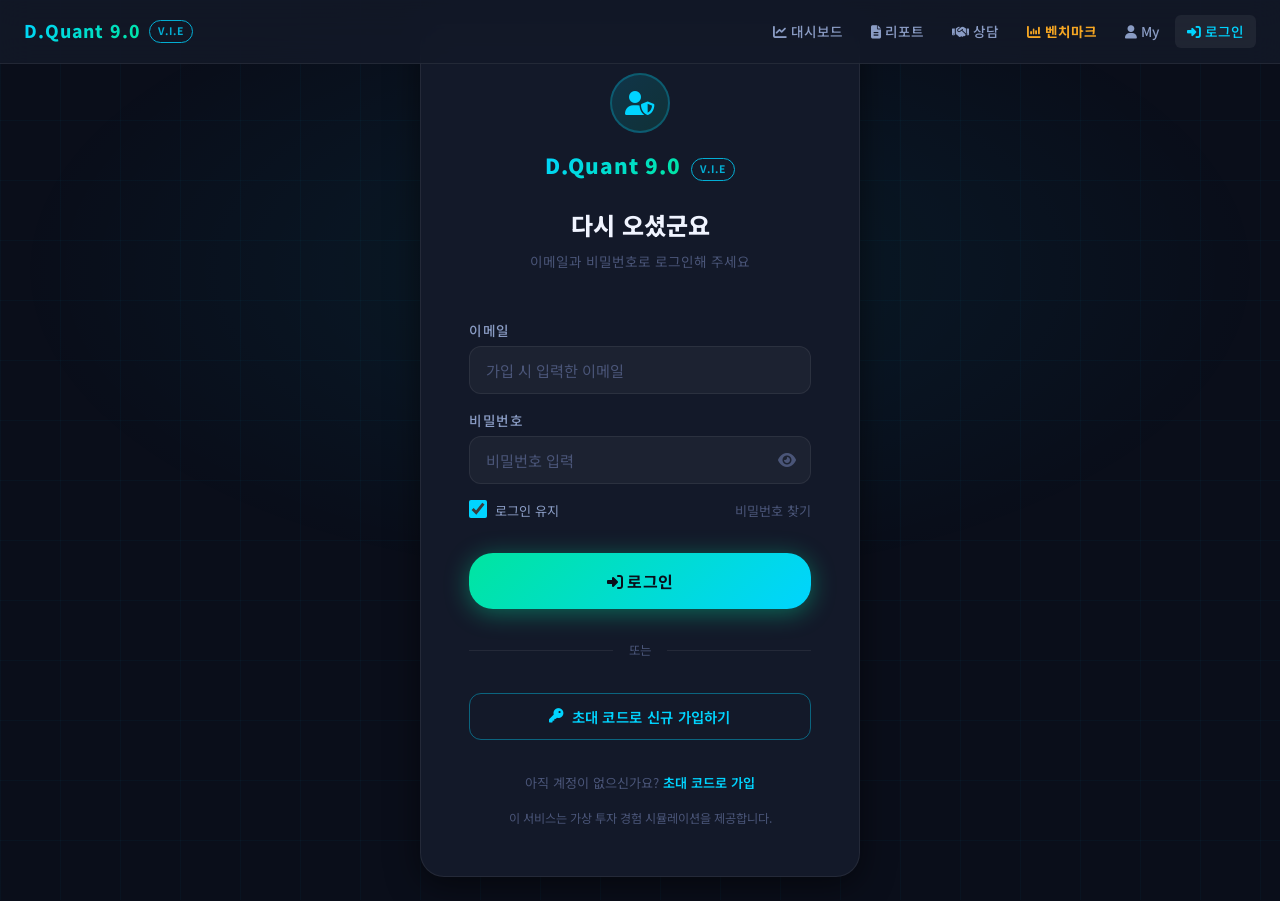
==== commit 6d3ecf64: "Add files via upload" ====
--- a/login.html
+++ b/login.html
@@ -115,17 +115,34 @@
     /* ── 비밀번호 토글 ── */
     .pw-field {
       position: relative;
+      display: flex;
+      align-items: center;
+    }
+    .pw-field .form-input {
+      flex: 1;
+      padding-right: 48px;
     }
     .pw-toggle {
       position: absolute;
-      right: 14px; top: 50%; transform: translateY(-50%);
+      right: 0;
+      top: 0;
+      height: 100%;
+      width: 48px;
+      display: flex;
+      align-items: center;
+      justify-content: center;
+      background: none;
+      border: none;
       color: var(--text-muted);
+      font-size: 1rem;
       cursor: pointer;
-      font-size: 0.9rem;
-      transition: color var(--transition-fast);
-      background: none; border: none; padding: 4px;
-    }
-    .pw-toggle:hover { color: var(--text-secondary); }
+      z-index: 20;
+      -webkit-tap-highlight-color: transparent;
+      user-select: none;
+      outline: none;
+    }
+    .pw-toggle:hover  { color: var(--accent-blue); }
+    .pw-toggle:active { color: var(--accent-blue); opacity: 0.6; }
 
     /* ── 에러 배너 ── */
     .login-error {
@@ -339,9 +356,15 @@
               placeholder="비밀번호 입력"
               autocomplete="current-password"
               required
-              style="padding-right:44px"
             >
-            <button type="button" class="pw-toggle" id="pw-toggle" onclick="togglePw()">
+            <button
+              type="button"
+              id="pw-toggle"
+              class="pw-toggle"
+              tabindex="-1"
+              onmousedown="event.preventDefault();"
+              onclick="togglePw()"
+            >
               <i class="fa-solid fa-eye" id="pw-eye"></i>
             </button>
           </div>
@@ -463,13 +486,10 @@
     function togglePw() {
       const inp = document.getElementById('login-pw');
       const ico = document.getElementById('pw-eye');
-      if (inp.type === 'password') {
-        inp.type = 'text';
-        ico.className = 'fa-solid fa-eye-slash';
-      } else {
-        inp.type = 'password';
-        ico.className = 'fa-solid fa-eye';
-      }
+      if (!inp || !ico) return;
+      const show = inp.type === 'password';
+      inp.type = show ? 'text' : 'password';
+      ico.className = show ? 'fa-solid fa-eye-slash' : 'fa-solid fa-eye';
     }
 
     /* ── 에러/성공 UI ── */
@@ -515,9 +535,14 @@
         const result = await VieAuth.login(email, pw);
 
         if (result.success) {
-          showSuccess(`${result.user.name || '사용자'}님, 환영합니다! 대시보드로 이동합니다...`);
+          const isAdmin = result.user.role === 'superadmin';
+          const dest    = isAdmin ? 'admin.html' : 'dashboard.html';
+          const msg     = isAdmin
+            ? `${result.user.name}님, 관리자 대시보드로 이동합니다...`
+            : `${result.user.name || '사용자'}님, 환영합니다! 대시보드로 이동합니다...`;
+          showSuccess(msg);
           VieToast.success('로그인 성공!');
-          setTimeout(() => { window.location.href = 'dashboard.html'; }, 900);
+          setTimeout(() => { window.location.href = dest; }, 900);
         } else if (result.reason === 'wrong_password') {
           showError('비밀번호가 올바르지 않습니다. 다시 확인해 주세요.');
           document.getElementById('login-pw').classList.add('error');
@@ -528,8 +553,9 @@
           setTimeout(() => document.getElementById('login-email').classList.remove('error'), 1500);
         }
       } catch(e) {
-        showError('오류가 발생했습니다. 잠시 후 다시 시도해 주세요.');
-        console.error(e);
+        // API 접근 불가(NAS 환경 등)일 경우에도 재시도
+        console.warn('login error:', e);
+        showError('등록된 계정을 찾을 수 없습니다. 이메일과 비밀번호를 확인해 주세요.');
       } finally {
         btn.disabled = false;
         btnText.classList.remove('hidden');
@@ -590,5 +616,31 @@
       }
     }
   </script>
+
+  <!-- ── ADMIN 플로팅 버튼 (이미 로그인된 관리자 전용) ── -->
+  <div id="admin-fab" style="
+    position:fixed; bottom:28px; right:28px; z-index:9000;
+    display:none; flex-direction:column; align-items:flex-end; gap:8px;
+  ">
+    <a href="admin.html" style="
+      display:flex; align-items:center; gap:8px;
+      padding:10px 18px; border-radius:40px;
+      background:linear-gradient(135deg,#00d4ff,#7c6fa6);
+      color:#000d1a; font-weight:700; font-size:0.82rem;
+      text-decoration:none; font-family:inherit;
+      box-shadow:0 4px 20px rgba(0,212,255,0.4);
+      transition:transform 0.2s;
+    " onmouseover="this.style.transform='scale(1.05)'" onmouseout="this.style.transform='scale(1)'">
+      <i class="fa-solid fa-user-shield"></i> ADMIN
+    </a>
+  </div>
+  <script>
+    (function(){
+      const u = typeof VieAuth !== 'undefined' ? VieAuth.getUser() : null;
+      if (u && u.role === 'superadmin') {
+        document.getElementById('admin-fab').style.display = 'flex';
+      }
+    })();
+  </script>
 </body>
 </html>
